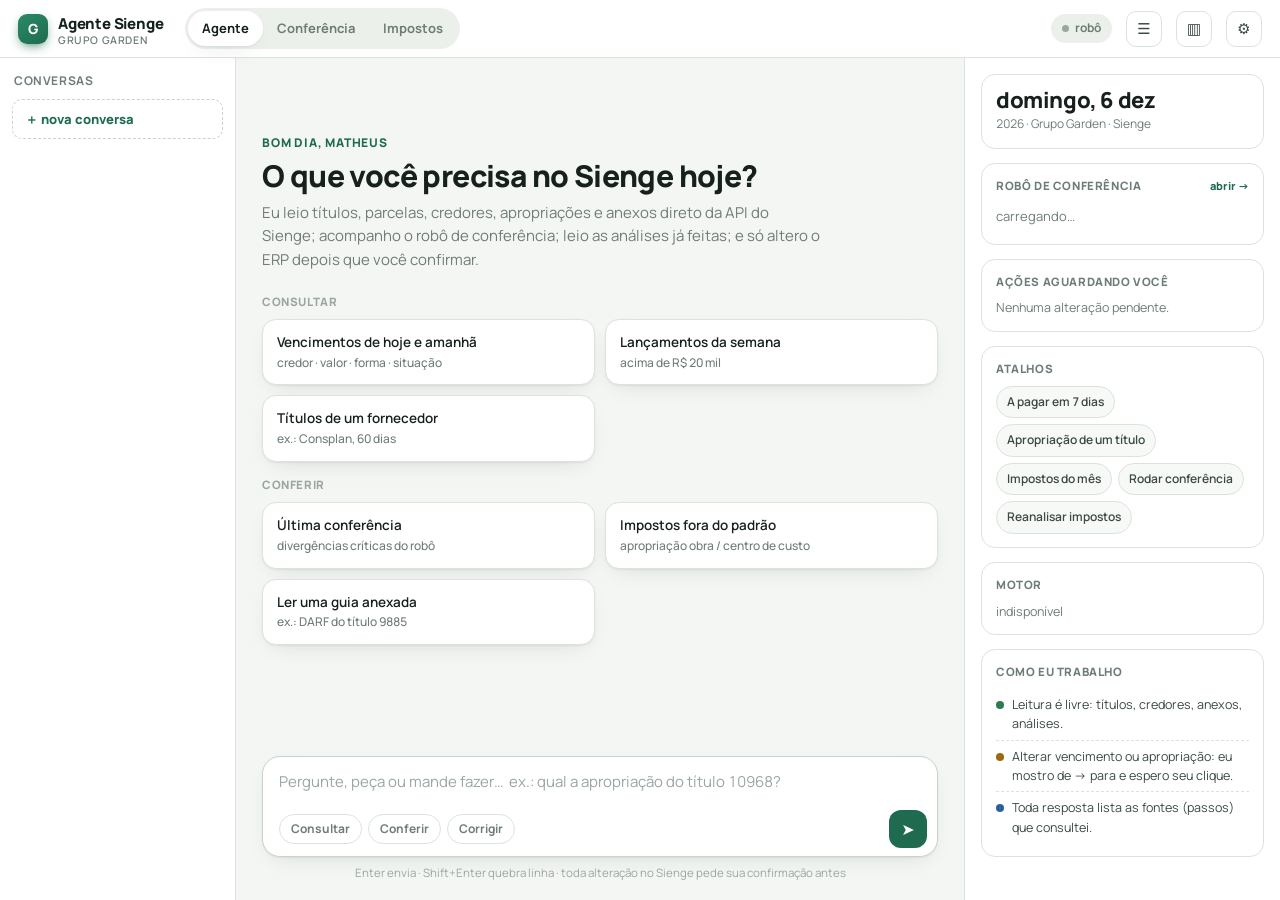
==== dashboard/static/agente.html @ 9510a0f5 "feat(agente): painel vira assistente no Sienge + pente-fino dos impostos - Agente Sienge em / (chat)" ====
<!DOCTYPE html>
<html lang="pt-BR">
<head>
<meta charset="UTF-8">
<meta name="viewport" content="width=device-width, initial-scale=1.0">
<title>Agente Sienge · Garden</title>
<link rel="preconnect" href="https://fonts.googleapis.com">
<link rel="preconnect" href="https://fonts.gstatic.com" crossorigin>
<link href="https://fonts.googleapis.com/css2?family=Manrope:wght@400;500;600;700;800&family=JetBrains+Mono:wght@400;500;600&display=swap" rel="stylesheet">
<style>
/* ============================================================
   Agente Sienge — identidade própria: claro, calmo, verde Garden.
   Três regiões: conversa no centro, contexto à direita, histórico à esquerda.
   ============================================================ */
:root{
  --bg:#F4F6F3; --bg2:#ECF0EB; --surf:#FFFFFF; --surf2:#F7F9F6; --line:#DCE3DD; --line2:#C9D3CC;
  --ink:#16211B; --ink2:#3B4A42; --mute:#6E7D75; --faint:#9AA7A0;
  --acc:#1E6B4F; --acc2:#2A8A66; --acc-soft:#E2F1EA; --acc-ink:#0F3D2C;
  --ok:#2F7A4E; --ok-soft:#DFF1E5; --warn:#9A6A12; --warn-soft:#FBF0D3; --bad:#B0442B; --bad-soft:#FBE5DF; --info:#2C5F9E; --info-soft:#E3ECF8;
  --user:#16211B; --user-ink:#F4F6F3;
  --sh:0 1px 2px rgba(22,33,27,.06),0 8px 24px -12px rgba(22,33,27,.18);
  --r:14px; --font:"Manrope",system-ui,-apple-system,"Segoe UI",sans-serif; --mono:"JetBrains Mono",Consolas,monospace;
}
@media (prefers-color-scheme: dark){ :root:not([data-theme="light"]){
  --bg:#0F1512; --bg2:#131B16; --surf:#171F1A; --surf2:#1C2620; --line:#263129; --line2:#34423A;
  --ink:#E8EDE9; --ink2:#C2CCC6; --mute:#8E9C94; --faint:#66746C;
  --acc:#4FB58C; --acc2:#6CC9A2; --acc-soft:#173127; --acc-ink:#CFEEDD;
  --ok:#6CC495; --ok-soft:#14302A; --warn:#E0B65E; --warn-soft:#3A2E10; --bad:#EB8A70; --bad-soft:#3A2017; --info:#7FB0F0; --info-soft:#172A45;
  --user:#E8EDE9; --user-ink:#0F1512; --sh:0 1px 2px rgba(0,0,0,.3),0 8px 24px -12px rgba(0,0,0,.6); } }
:root[data-theme="dark"]{
  --bg:#0F1512; --bg2:#131B16; --surf:#171F1A; --surf2:#1C2620; --line:#263129; --line2:#34423A;
  --ink:#E8EDE9; --ink2:#C2CCC6; --mute:#8E9C94; --faint:#66746C;
  --acc:#4FB58C; --acc2:#6CC9A2; --acc-soft:#173127; --acc-ink:#CFEEDD;
  --ok:#6CC495; --ok-soft:#14302A; --warn:#E0B65E; --warn-soft:#3A2E10; --bad:#EB8A70; --bad-soft:#3A2017; --info:#7FB0F0; --info-soft:#172A45;
  --user:#E8EDE9; --user-ink:#0F1512; --sh:0 1px 2px rgba(0,0,0,.3),0 8px 24px -12px rgba(0,0,0,.6); }
*{box-sizing:border-box;margin:0;padding:0}
html,body{height:100%}
body{font-family:var(--font);background:var(--bg);color:var(--ink);font-size:14.5px;line-height:1.55;-webkit-font-smoothing:antialiased;font-variant-numeric:tabular-nums;overflow:hidden}
button,input,textarea{font:inherit;color:inherit}
:focus-visible{outline:2px solid var(--acc);outline-offset:2px}
@media (prefers-reduced-motion: reduce){*{transition:none!important;animation:none!important}}
::-webkit-scrollbar{width:10px;height:10px} ::-webkit-scrollbar-thumb{background:var(--line2);border-radius:99px;border:3px solid var(--bg)}

/* ---------- barra superior ---------- */
.bar{height:58px;display:flex;align-items:center;gap:14px;padding:0 18px;background:var(--surf);border-bottom:1px solid var(--line);position:relative;z-index:5}
.brand{display:flex;align-items:center;gap:10px;font-weight:800;letter-spacing:-.2px;font-size:15px}
.brand .gem{width:30px;height:30px;border-radius:9px;background:linear-gradient(145deg,var(--acc2),var(--acc));display:grid;place-items:center;color:#fff;font-size:14px;box-shadow:0 4px 12px -4px var(--acc)}
.brand small{display:block;font-size:10.5px;color:var(--mute);font-weight:600;letter-spacing:.6px;text-transform:uppercase;line-height:1}
.nav{display:flex;background:var(--bg2);border-radius:999px;padding:3px;margin-left:8px}
.nav a{padding:7px 14px;border-radius:999px;text-decoration:none;color:var(--mute);font-weight:700;font-size:13px}
.nav a.on{background:var(--surf);color:var(--ink);box-shadow:var(--sh)}
.nav a:hover:not(.on){color:var(--ink)}
.sp{flex:1}
.pill{display:inline-flex;align-items:center;gap:6px;padding:5px 11px;border-radius:999px;font-size:12px;font-weight:700;background:var(--bg2);color:var(--mute)}
.pill i{width:7px;height:7px;border-radius:50%;background:var(--faint);display:inline-block}
.pill.RODANDO{background:var(--info-soft);color:var(--info)} .pill.RODANDO i{background:var(--info);animation:pulse 1.4s infinite}
.pill.CONCLUIDO{background:var(--ok-soft);color:var(--ok)} .pill.CONCLUIDO i{background:var(--ok)}
.ico{width:36px;height:36px;border-radius:10px;border:1px solid var(--line);background:var(--surf);cursor:pointer;display:grid;place-items:center;color:var(--ink2);text-decoration:none;font-size:15px}
.ico:hover{background:var(--bg2)}
@keyframes pulse{50%{opacity:.45}}
@keyframes up{from{opacity:0;transform:translateY(8px)}to{opacity:1;transform:none}}

/* ---------- grade ---------- */
.app{display:grid;grid-template-columns:236px 1fr 316px;height:calc(100vh - 58px)}
.app.sem-hist{grid-template-columns:0 1fr 316px}
.app.sem-ctx{grid-template-columns:236px 1fr 0}
.app.sem-hist.sem-ctx{grid-template-columns:0 1fr 0}
/* histórico */
.hist{border-right:1px solid var(--line);background:var(--surf);display:flex;flex-direction:column;min-height:0;overflow:hidden;transition:width .2s}
.hist .h{padding:14px 14px 8px;display:flex;align-items:center;justify-content:space-between}
.hist .h b{font-size:12px;letter-spacing:.6px;text-transform:uppercase;color:var(--mute)}
.bt-nova{margin:0 12px 8px;padding:9px 12px;border-radius:10px;border:1px dashed var(--line2);background:transparent;color:var(--acc);font-weight:800;cursor:pointer;text-align:left;font-size:13px}
.bt-nova:hover{background:var(--acc-soft);border-style:solid;border-color:var(--acc)}
.convs{flex:1;overflow:auto;padding:0 8px 10px}
.conv{display:flex;align-items:center;gap:6px;padding:8px 10px;border-radius:9px;cursor:pointer;color:var(--ink2);font-size:13px;font-weight:500}
.conv:hover{background:var(--bg2)}
.conv.on{background:var(--acc-soft);color:var(--acc-ink);font-weight:700}
.conv span{flex:1;overflow:hidden;text-overflow:ellipsis;white-space:nowrap}
.conv button{opacity:0;border:0;background:transparent;color:var(--mute);cursor:pointer;font-size:12px;padding:2px 4px;border-radius:6px}
.conv:hover button{opacity:1} .conv button:hover{background:var(--bad-soft);color:var(--bad)}
.hist .dia{font-size:11px;color:var(--faint);font-weight:700;letter-spacing:.5px;text-transform:uppercase;padding:10px 10px 4px}
.conv .proc{width:8px;height:8px;border-radius:50%;background:var(--info);flex-shrink:0;animation:pulse 1.3s infinite}

/* conversa */
.chat{display:flex;flex-direction:column;min-height:0;background:var(--bg)}
.msgs{flex:1;overflow:auto;padding:28px 0 8px}
.wrap{max-width:780px;margin:0 auto;padding:0 26px}
.msg{margin-bottom:22px;animation:up .25s ease both}
.msg.user{display:flex;justify-content:flex-end}
.msg.user .b{max-width:76%;background:var(--user);color:var(--user-ink);border-radius:18px 18px 6px 18px;padding:11px 15px;font-size:14.5px;white-space:pre-wrap;font-weight:500;box-shadow:var(--sh)}
.msg.assistant .b{background:var(--surf);border:1px solid var(--line);border-radius:18px 18px 18px 6px;padding:14px 18px;box-shadow:var(--sh);font-size:14.5px;line-height:1.6}
.msg.assistant .quem{display:flex;align-items:center;gap:8px;color:var(--mute);font-size:11.5px;font-weight:800;letter-spacing:.5px;text-transform:uppercase;margin:0 0 7px 2px}
.msg.assistant .quem .gem{width:20px;height:20px;border-radius:6px;background:linear-gradient(145deg,var(--acc2),var(--acc));display:grid;place-items:center;color:#fff;font-size:11px}
.md table{border-collapse:separate;border-spacing:0;margin:10px 0;font-size:13px;width:100%;display:block;overflow-x:auto;border:1px solid var(--line);border-radius:10px}
.md thead th{background:var(--surf2);font-weight:800;font-size:11.5px;letter-spacing:.4px;text-transform:uppercase;color:var(--mute)}
.md th,.md td{padding:7px 11px;text-align:left;border-bottom:1px solid var(--line);white-space:nowrap}
.md tr:last-child td{border-bottom:0}
.md td:last-child,.md th:last-child{white-space:normal}
.md code{font-family:var(--mono);font-size:12.5px;background:var(--bg2);padding:1px 6px;border-radius:6px}
.md pre{background:var(--bg2);border:1px solid var(--line);border-radius:10px;padding:10px 12px;overflow:auto;font-size:12.5px;font-family:var(--mono)}
.md ul,.md ol{margin:6px 0 6px 20px} .md li{margin:2px 0}
.md p{margin:6px 0} .md p:first-child{margin-top:0} .md p:last-child{margin-bottom:0}
.md h1,.md h2,.md h3{margin:12px 0 6px;font-size:15px;font-weight:800}
.md blockquote{border-left:3px solid var(--acc);padding-left:10px;color:var(--mute);margin:6px 0}
.md a{color:var(--acc);font-weight:700}
.md b,.md strong{font-weight:800}
/* passos (linha do tempo) */
.passos{display:flex;flex-direction:column;gap:4px;margin:0 0 8px 2px}
.passo{display:flex;align-items:center;gap:8px;font-size:12px;color:var(--mute);font-family:var(--mono)}
.passo i{width:8px;height:8px;border-radius:50%;background:var(--line2);flex-shrink:0}
.passo.rodando i{background:var(--info);animation:pulse 1.2s infinite} .passo.rodando{color:var(--info)}
.passo.ok i{background:var(--ok)} .passo.erro i{background:var(--bad)} .passo.erro{color:var(--bad)}
.passo small{color:var(--faint);font-family:var(--font)}
details.passos-box summary{cursor:pointer;list-style:none;font-size:12px;color:var(--mute);font-weight:700;margin:0 0 6px 2px;display:flex;align-items:center;gap:6px}
details.passos-box summary::-webkit-details-marker{display:none}
details.passos-box summary::before{content:"▸";font-size:10px;transition:transform .15s} details.passos-box[open] summary::before{transform:rotate(90deg)}
/* confirmação */
.confirm{margin:10px 0;border:1px solid var(--warn);background:var(--warn-soft);border-radius:14px;padding:13px 15px;box-shadow:var(--sh)}
.confirm h4{font-size:13px;margin-bottom:6px;color:var(--warn);display:flex;align-items:center;gap:8px}
.confirm .kv{font-family:var(--mono);font-size:12.5px;background:var(--surf);border:1px solid var(--line);border-radius:9px;padding:8px 10px;margin:6px 0 10px;white-space:pre-wrap;color:var(--ink)}
.confirm .acoes{display:flex;gap:8px}
.bt-ok{padding:9px 15px;border-radius:10px;border:0;background:var(--acc);color:#fff;font-weight:800;cursor:pointer}
.bt-ok:hover{background:var(--acc2)}
.bt-no{padding:9px 15px;border-radius:10px;border:1px solid var(--line2);background:var(--surf);color:var(--ink);font-weight:700;cursor:pointer}
.confirm.feito{opacity:.65}
.erro{color:var(--bad);background:var(--bad-soft);border:1px solid var(--bad);border-radius:10px;padding:10px 12px;font-size:13px;margin-top:8px}
.cursor::after{content:"";display:inline-block;width:8px;height:15px;background:var(--acc);border-radius:2px;vertical-align:-2px;margin-left:2px;animation:pulse .9s infinite}
/* vazio */
.vazio{max-width:780px;margin:48px auto 0;padding:0 26px;animation:up .3s ease both}
.vazio .oi{font-size:12px;font-weight:800;letter-spacing:.8px;text-transform:uppercase;color:var(--acc)}
.vazio h2{font-size:30px;letter-spacing:-.6px;line-height:1.15;margin:6px 0 8px;font-weight:800;text-wrap:balance}
.vazio p{color:var(--mute);font-size:15px;max-width:560px;margin-bottom:22px}
.grupo{font-size:11.5px;font-weight:800;letter-spacing:.6px;text-transform:uppercase;color:var(--faint);margin:14px 0 8px}
.sug{display:grid;grid-template-columns:repeat(auto-fit,minmax(230px,1fr));gap:10px}
.sug button{background:var(--surf);border:1px solid var(--line);border-radius:var(--r);padding:13px 14px;color:var(--ink);cursor:pointer;font-size:13.5px;text-align:left;line-height:1.4;box-shadow:var(--sh);font-weight:600;transition:transform .12s,border-color .12s}
.sug button:hover{border-color:var(--acc);transform:translateY(-2px)}
.sug button small{display:block;color:var(--mute);font-size:12px;margin-top:3px;font-weight:500}
/* composer */
.comp{flex-shrink:0;padding:8px 26px 18px;background:linear-gradient(to top,var(--bg) 70%,transparent)}
.comp .caixa{max-width:780px;margin:0 auto;background:var(--surf);border:1px solid var(--line2);border-radius:18px;box-shadow:var(--sh);padding:10px 10px 8px 16px}
.comp .caixa:focus-within{border-color:var(--acc);box-shadow:0 0 0 4px var(--acc-soft),var(--sh)}
.comp textarea{width:100%;resize:none;border:0;background:transparent;color:var(--ink);font-size:15px;line-height:1.5;max-height:200px;padding:4px 0;outline:none}
.comp textarea::placeholder{color:var(--faint)}
.comp .linha{display:flex;align-items:center;gap:6px;margin-top:6px}
.modo{padding:5px 11px;border-radius:999px;border:1px solid var(--line);background:transparent;color:var(--mute);font-size:12px;font-weight:700;cursor:pointer}
.modo:hover{background:var(--bg2);color:var(--ink)}
.bt-env{margin-left:auto;width:38px;height:38px;border-radius:12px;border:0;background:var(--acc);color:#fff;font-size:16px;cursor:pointer;display:grid;place-items:center}
.bt-env:hover:not(:disabled){background:var(--acc2)} .bt-env:disabled{opacity:.35;cursor:not-allowed}
.bt-env.parar{background:var(--bad)} .bt-env.parar:hover{background:var(--bad)}
.comp .dica{max-width:780px;margin:7px auto 0;color:var(--faint);font-size:11.5px;text-align:center}
/* contexto (direita) */
.ctx{border-left:1px solid var(--line);background:var(--surf);overflow:auto;padding:16px 16px 30px;display:flex;flex-direction:column;gap:14px;transition:width .2s}
.card{border:1px solid var(--line);border-radius:var(--r);padding:13px 14px;background:var(--surf)}
.card h3{font-size:11.5px;letter-spacing:.6px;text-transform:uppercase;color:var(--mute);font-weight:800;margin-bottom:8px;display:flex;justify-content:space-between;align-items:center}
.card h3 a{font-size:11px;color:var(--acc);text-decoration:none;text-transform:none;letter-spacing:0}
.kv{display:flex;justify-content:space-between;gap:10px;font-size:13px;padding:4px 0;border-bottom:1px dashed var(--line)}
.kv:last-child{border-bottom:0}
.kv span{color:var(--mute)} .kv b{font-weight:700;text-align:right}
.kv b.n{font-family:var(--mono);font-weight:600}
.hoje b{font-size:22px;font-weight:800;letter-spacing:-.4px;display:block;line-height:1.1}
.hoje small{color:var(--mute);font-size:12px}
.chips{display:flex;flex-wrap:wrap;gap:6px}
.chips button{padding:6px 10px;border-radius:999px;border:1px solid var(--line);background:var(--surf2);color:var(--ink2);font-size:12px;font-weight:600;cursor:pointer;text-align:left}
.chips button:hover{border-color:var(--acc);color:var(--acc-ink);background:var(--acc-soft)}
.pend{font-size:12.5px;color:var(--mute)}
.pend .item{display:flex;gap:8px;align-items:flex-start;padding:6px 0;border-bottom:1px dashed var(--line);color:var(--ink2)}
.pend .item:last-child{border-bottom:0}
.pend .item i{width:8px;height:8px;border-radius:50%;background:var(--warn);margin-top:6px;flex-shrink:0}
@media (max-width:1180px){.app{grid-template-columns:220px 1fr 0}.ctx{display:none}}
@media (max-width:820px){.app{grid-template-columns:1fr}.hist{display:none}.nav{display:none}.msg.user .b{max-width:92%}}
</style>
</head>
<body>
<header class="bar">
  <div class="brand"><span class="gem">G</span><div>Agente Sienge<small>Grupo Garden</small></div></div>
  <nav class="nav"><a class="on" href="/">Agente</a><a href="/conferencia">Conferência</a><a href="/apropriacao">Impostos</a></nav>
  <span class="sp"></span>
  <span class="pill" id="pill-robo"><i></i><span>robô</span></span>
  <button class="ico" id="bt-hist" title="Mostrar / esconder conversas">☰</button>
  <button class="ico" id="bt-ctx" title="Mostrar / esconder contexto">▥</button>
  <a class="ico" href="/conferencia#config" title="Configurações (.env)">⚙</a>
</header>

<div class="app" id="app">
  <aside class="hist">
    <div class="h"><b>Conversas</b></div>
    <button class="bt-nova" id="bt-nova">＋ nova conversa</button>
    <div class="convs" id="convs"></div>
  </aside>

  <main class="chat">
    <div class="msgs" id="msgs">
      <div class="vazio" id="vazio">
        <div class="oi" id="oi">Bom dia</div>
        <h2>O que você precisa no Sienge hoje?</h2>
        <p>Eu leio títulos, parcelas, credores, apropriações e anexos direto da API do Sienge; acompanho o robô de conferência; leio as análises já feitas; e só altero o ERP depois que você confirmar.</p>
        <div class="grupo">Consultar</div>
        <div class="sug">
          <button data-q="Quais títulos vencem hoje e amanhã? Mostre credor, valor, forma de pagamento e situação.">Vencimentos de hoje e amanhã<small>credor · valor · forma · situação</small></button>
          <button data-q="Liste os títulos emitidos nos últimos 7 dias com valor acima de R$ 20.000, com credor e documento.">Lançamentos da semana<small>acima de R$ 20 mil</small></button>
          <button data-q="Procure os títulos da Consplan dos últimos 60 dias e me diga o que cada um é.">Títulos de um fornecedor<small>ex.: Consplan, 60 dias</small></button>
        </div>
        <div class="grupo">Conferir</div>
        <div class="sug">
          <button data-q="Como está a última conferência de remessa? Resuma as divergências críticas e o que fazer em cada uma.">Última conferência<small>divergências críticas do robô</small></button>
          <button data-q="Quais guias de imposto de 2026 ainda estão fora do padrão de apropriação? Liste título, tributo e o que mudar.">Impostos fora do padrão<small>apropriação obra / centro de custo</small></button>
          <button data-q="Leia a guia anexada do título 9885 e me diga código de receita, competência, valor e se bate com o título.">Ler uma guia anexada<small>ex.: DARF do título 9885</small></button>
        </div>
      </div>
    </div>
    <div class="comp">
      <div class="caixa">
        <textarea id="inp" rows="1" placeholder="Pergunte, peça ou mande fazer…  ex.: qual a apropriação do título 10968?"></textarea>
        <div class="linha">
          <button class="modo" data-pre="Consulte no Sienge: ">Consultar</button>
          <button class="modo" data-pre="Confira para mim: ">Conferir</button>
          <button class="modo" data-pre="Quero corrigir no Sienge (me mostre de → para antes): ">Corrigir</button>
          <button class="bt-env" id="bt-env" title="Enviar (Enter)">➤</button>
        </div>
      </div>
      <div class="dica">Enter envia · Shift+Enter quebra linha · toda alteração no Sienge pede sua confirmação antes</div>
    </div>
  </main>

  <aside class="ctx">
    <div class="card hoje"><b id="hoje-d">—</b><small id="hoje-s"></small></div>
    <div class="card"><h3>Robô de conferência <a href="/conferencia">abrir →</a></h3><div id="robo-kv"><div class="kv"><span>carregando…</span></div></div></div>
    <div class="card"><h3>Ações aguardando você</h3><div class="pend" id="pend">Nenhuma alteração pendente.</div></div>
    <div class="card"><h3>Atalhos</h3><div class="chips">
      <button data-q="Qual o total a pagar nos próximos 7 dias, por forma de pagamento (boleto, Pix, TED)?">A pagar em 7 dias</button>
      <button data-q="Mostre as apropriações (obra e centro de custo) do título ">Apropriação de um título</button>
      <button data-q="Quais títulos de imposto do mês corrente existem e qual a apropriação de cada um?">Impostos do mês</button>
      <button data-q="Inicie um ciclo de conferência dos títulos emitidos nos últimos 7 dias.">Rodar conferência</button>
      <button data-q="Reexecute a análise de impostos e me avise quando terminar.">Reanalisar impostos</button>
    </div></div>
    <div class="card"><h3>Motor</h3><div class="pend" id="motor">verificando…</div></div>
    <div class="card"><h3>Como eu trabalho</h3><div class="pend">
      <div class="item"><i style="background:var(--ok)"></i>Leitura é livre: títulos, credores, anexos, análises.</div>
      <div class="item"><i></i>Alterar vencimento ou apropriação: eu mostro de → para e espero seu clique.</div>
      <div class="item"><i style="background:var(--info)"></i>Toda resposta lista as fontes (passos) que consultei.</div>
    </div></div>
  </aside>
</div>

<script>
const $ = s => document.querySelector(s);
let CID = null, ES = null, OCUPADO = false;
function setOcupado(v) { OCUPADO = v; const b = $('#bt-env'); b.disabled = false; b.textContent = v ? '■' : '➤'; b.title = v ? 'Parar resposta' : 'Enviar (Enter)'; b.classList.toggle('parar', v); }
const esc = s => String(s ?? '').replace(/[&<>"]/g, c => ({'&':'&amp;','<':'&lt;','>':'&gt;','"':'&quot;'}[c]));
async function api(path, opts = {}) {
  const r = await fetch('/api/agente' + path, { headers: { 'Content-Type': 'application/json' }, ...opts });
  let j = null; try { j = await r.json(); } catch (_) {}
  if (!r.ok) throw new Error((j && j.detail) || `HTTP ${r.status}`);
  return j;
}
/* ---------- markdown mínimo ---------- */
function md(src) {
  const lines = (src || '').replace(/\r/g, '').split('\n');
  let out = [], i = 0, inCode = false, code = [];
  const inline = s => esc(s).replace(/`([^`]+)`/g, '<code>$1</code>').replace(/\*\*([^*]+)\*\*/g, '<b>$1</b>').replace(/(^|[^*])\*([^*\n]+)\*/g, '$1<i>$2</i>').replace(/\[([^\]]+)\]\((https?:[^)]+|\/[^)]+)\)/g, '<a href="$2" target="_blank">$1</a>');
  while (i < lines.length) {
    const l = lines[i];
    if (l.startsWith('```')) { if (inCode) { out.push('<pre>' + esc(code.join('\n')) + '</pre>'); code = []; inCode = false; } else inCode = true; i++; continue; }
    if (inCode) { code.push(l); i++; continue; }
    if (/^\s*\|.*\|\s*$/.test(l) && i + 1 < lines.length && /^\s*\|?\s*:?-{2,}/.test(lines[i + 1])) {
      const rows = []; let j = i; while (j < lines.length && /^\s*\|.*\|\s*$/.test(lines[j])) { rows.push(lines[j]); j++; }
      const cells = r => r.trim().replace(/^\||\|$/g, '').split('|').map(c => c.trim());
      let h = '<table><thead><tr>' + cells(rows[0]).map(c => '<th>' + inline(c) + '</th>').join('') + '</tr></thead><tbody>';
      for (const r of rows.slice(2)) h += '<tr>' + cells(r).map(c => '<td>' + inline(c) + '</td>').join('') + '</tr>';
      out.push(h + '</tbody></table>'); i = j; continue;
    }
    const hm = l.match(/^(#{1,3})\s+(.*)/); if (hm) { out.push(`<h${hm[1].length + 1}>${inline(hm[2])}</h${hm[1].length + 1}>`); i++; continue; }
    if (/^\s*([-*•])\s+/.test(l)) { let items = []; while (i < lines.length && /^\s*([-*•])\s+/.test(lines[i])) { items.push('<li>' + inline(lines[i].replace(/^\s*[-*•]\s+/, '')) + '</li>'); i++; } out.push('<ul>' + items.join('') + '</ul>'); continue; }
    if (/^\s*\d+[.)]\s+/.test(l)) { let items = []; while (i < lines.length && /^\s*\d+[.)]\s+/.test(lines[i])) { items.push('<li>' + inline(lines[i].replace(/^\s*\d+[.)]\s+/, '')) + '</li>'); i++; } out.push('<ol>' + items.join('') + '</ol>'); continue; }
    if (/^\s*>\s?/.test(l)) { out.push('<blockquote>' + inline(l.replace(/^\s*>\s?/, '')) + '</blockquote>'); i++; continue; }
    if (l.trim() === '') { i++; continue; }
    out.push('<p>' + inline(l) + '</p>'); i++;
  }
  if (inCode) out.push('<pre>' + esc(code.join('\n')) + '</pre>');
  return out.join('');
}
/* ---------- saudação / hoje ---------- */
(function(){ const d = new Date(); const h = d.getHours(); $('#oi').textContent = (h < 12 ? 'Bom dia' : h < 18 ? 'Boa tarde' : 'Boa noite') + ', Matheus';
  const dias = ['domingo','segunda','terça','quarta','quinta','sexta','sábado']; const meses = ['jan','fev','mar','abr','mai','jun','jul','ago','set','out','nov','dez'];
  $('#hoje-d').textContent = `${dias[d.getDay()]}, ${d.getDate()} ${meses[d.getMonth()]}`; $('#hoje-s').textContent = d.getFullYear() + ' · Grupo Garden · Sienge'; })();
/* ---------- conversas ---------- */
const VAZIO_HTML = $('#vazio').outerHTML;
function vazioEl() { const t = document.createElement('div'); t.innerHTML = VAZIO_HTML; return t.firstElementChild; }
async function listar() {
  const L = await api('/conversas'); const hoje = new Date().toISOString().slice(0, 10);
  let html = '', ultimoDia = null;
  for (const c of L) { const dia = (c.atualizada_em || '').slice(0, 10); const rot = dia === hoje ? 'Hoje' : (dia || 'antes'); if (rot !== ultimoDia) { html += `<div class="dia">${rot}</div>`; ultimoDia = rot; }
    html += `<div class="conv ${c.id === CID ? 'on' : ''}" data-id="${c.id}">${c.processando ? '<i class="proc"></i>' : ''}<span>${esc(c.titulo || 'Nova conversa')}</span><button data-del="${c.id}" title="apagar">✕</button></div>`; }
  $('#convs').innerHTML = html || '<div class="dia">nenhuma ainda</div>';
}
async function abrir(cid) {
  CID = cid; localStorage.setItem('agente.cid', cid);
  if (ES) { ES.close(); ES = null; }
  setOcupado(false); PEND.clear(); renderPend();
  const c = await api('/conversas/' + cid);
  const M = $('#msgs'); M.innerHTML = '';
  if (!c.mensagens.length && !c.processando) M.appendChild(vazioEl());
  for (const m of c.mensagens) renderMsg(m.papel, m.texto, m.passos);
  if (c.processando) { setOcupado(true); anexarStream(bolhaViva()); }
  await listar(); scrollFim();
}
function renderMsg(papel, texto, passos) {
  const v = $('#vazio'); if (v) v.remove();
  const d = document.createElement('div'); d.className = 'msg ' + papel;
  if (papel === 'user') d.innerHTML = `<div class="wrap" style="display:flex;justify-content:flex-end"><div class="b">${esc(texto)}</div></div>`;
  else {
    const ps = passos && passos.length ? `<details class="passos-box"><summary>${passos.length} consulta${passos.length > 1 ? 's' : ''} ao Sienge</summary><div class="passos">${passos.map(p => `<div class="passo ${p.erro ? 'erro' : 'ok'}"><i></i>${esc(p.ferramenta)}(${esc(resumoEntrada(p.entrada))})</div>`).join('')}</div></details>` : '';
    d.innerHTML = `<div class="wrap"><div class="quem"><span class="gem">G</span>agente</div>${ps}<div class="b md">${md(texto)}</div></div>`;
  }
  $('#msgs').appendChild(d); return d;
}
function scrollFim() { const M = $('#msgs'); M.scrollTop = M.scrollHeight; }
function resumoEntrada(e) { try { return Object.entries(e || {}).map(([k, v]) => `${k}=${typeof v === 'object' ? '…' : String(v).slice(0, 22)}`).join(', ').slice(0, 80); } catch (_) { return ''; } }
/* ---------- pendências (contexto) ---------- */
const PEND = new Map();
function renderPend() { const p = $('#pend'); if (!PEND.size) { p.textContent = 'Nenhuma alteração pendente.'; return; } p.innerHTML = [...PEND.values()].map(x => `<div class="item"><i></i><div><b>${esc(x.nome)}</b><br>${esc(resumoEntrada(x.entrada))}</div></div>`).join(''); }
/* ---------- enviar + stream ---------- */
function bolhaViva() {
  const v = $('#vazio'); if (v) v.remove();
  const d = document.createElement('div'); d.className = 'msg assistant';
  d.innerHTML = `<div class="wrap"><div class="quem"><span class="gem">G</span>agente</div><div class="passos" id="passos-live"></div><div class="b md cursor" id="live"></div></div>`;
  $('#msgs').appendChild(d); scrollFim();
  return d;
}
function anexarStream(d) {
  let buffer = ''; const live = d.querySelector('#live'), passos = d.querySelector('#passos-live');
  const addPasso = (t, status) => { const s = document.createElement('div'); s.className = 'passo ' + status; s.id = 'p-' + t.id; s.innerHTML = `<i></i>${esc(t.nome)}(${esc(resumoEntrada(t.entrada))})` + (t.ms ? ` <small>· ${t.ms < 1000 ? t.ms + ' ms' : (t.ms / 1000).toFixed(1) + ' s'}</small>` : ''); s.title = JSON.stringify(t.entrada, null, 1); passos.appendChild(s); };
  const addConfirm = c => { PEND.set(c.token, c); renderPend();
    const box = document.createElement('div'); box.className = 'confirm'; box.id = 'c-' + c.token;
    box.innerHTML = `<h4>⚠ Confirmar alteração no Sienge · ${esc(c.nome)}</h4><div class="kv">${esc(JSON.stringify(c.entrada, null, 1))}</div><div class="acoes"><button class="bt-ok" data-ok="${c.token}">Confirmar e aplicar</button><button class="bt-no" data-no="${c.token}">Cancelar</button></div>`;
    live.parentNode.insertBefore(box, live); };
  if (ES) ES.close();
  ES = new EventSource(`/api/agente/conversas/${CID}/stream`);
  ES.addEventListener('snapshot', e => { const st = JSON.parse(e.data);
    buffer = st.texto || ''; if (buffer) live.innerHTML = md(buffer);
    passos.innerHTML = ''; for (const p of st.passos || []) addPasso(p, p.status === 'rodando' ? 'rodando' : (p.status === 'erro' ? 'erro' : 'ok'));
    for (const c of st.confirms || []) addConfirm(c);
    for (const er of st.erros || []) { const box = document.createElement('div'); box.className = 'erro'; box.textContent = er; live.parentNode.insertBefore(box, live); }
    scrollFim(); });
  ES.addEventListener('text', e => { buffer += JSON.parse(e.data); live.innerHTML = md(buffer); scrollFim(); });
  ES.addEventListener('tool', e => { addPasso(JSON.parse(e.data), 'rodando'); scrollFim(); });
  ES.addEventListener('tool_result', e => { const t = JSON.parse(e.data); const s = d.querySelector('#p-' + CSS.escape(String(t.id))); if (s) { s.className = 'passo ' + (t.erro ? 'erro' : 'ok'); const extra = t.resumo === 'cancelado pelo usuário' ? 'cancelado' : (t.ms ? (t.ms < 1000 ? t.ms + ' ms' : (t.ms / 1000).toFixed(1) + ' s') : ''); if (extra) s.innerHTML += ` <small>· ${extra}</small>`; } });
  ES.addEventListener('confirm', e => { addConfirm(JSON.parse(e.data)); scrollFim(); });
  ES.addEventListener('error', e => { if (e.data) { const box = document.createElement('div'); box.className = 'erro'; box.textContent = JSON.parse(e.data); live.parentNode.insertBefore(box, live.nextSibling); scrollFim(); } });
  ES.addEventListener('done', async e => { live.classList.remove('cursor'); let t = {}; try { t = JSON.parse(e.data); } catch (_) {}
    if (t.texto) live.innerHTML = md(t.texto); else if (!buffer) live.remove();
    ES.close(); ES = null; setOcupado(false); await listar(); scrollFim(); $('#inp').focus(); });
}
async function enviar(texto) {
  if (OCUPADO || !texto.trim()) return;
  if (!CID) { const c = await api('/conversas', { method: 'POST' }); CID = c.id; localStorage.setItem('agente.cid', CID); }
  setOcupado(true);
  renderMsg('user', texto);
  const d = bolhaViva();
  const live = d.querySelector('#live');
  try { await api(`/conversas/${CID}/mensagem`, { method: 'POST', body: JSON.stringify({ texto }) }); }
  catch (e) {
    if (/não encontrada/.test(e.message)) { const c = await api('/conversas', { method: 'POST' }); CID = c.id; localStorage.setItem('agente.cid', CID);
      try { await api(`/conversas/${CID}/mensagem`, { method: 'POST', body: JSON.stringify({ texto }) }); } catch (e2) { live.classList.remove('cursor'); live.innerHTML = `<div class="erro">${esc(e2.message)}</div>`; setOcupado(false); return; } }
    else { live.classList.remove('cursor'); live.innerHTML = `<div class="erro">${esc(e.message)}</div>`; setOcupado(false); return; } }
  anexarStream(d);
  await listar();
}
document.addEventListener('click', async ev => {
  const ok = ev.target.closest('[data-ok]'), no = ev.target.closest('[data-no]');
  if (ok || no) { const token = ok ? ok.dataset.ok : no.dataset.no; const box = $('#c-' + token); box.classList.add('feito'); box.querySelectorAll('button').forEach(b => b.disabled = true); PEND.delete(token); renderPend();
    try { await api(`/conversas/${CID}/confirmar`, { method: 'POST', body: JSON.stringify({ token, aprovado: !!ok }) }); box.querySelector('h4').textContent = ok ? '✓ Confirmado — aplicando…' : '✕ Cancelado'; } catch (e) { box.querySelector('h4').textContent = 'Erro: ' + e.message; } return; }
  const del = ev.target.closest('[data-del]'); if (del) { if (confirm('Apagar esta conversa?')) { await api('/conversas/' + del.dataset.del, { method: 'DELETE' }); if (CID === del.dataset.del) { CID = null; localStorage.removeItem('agente.cid'); $('#msgs').innerHTML = ''; $('#msgs').appendChild(vazioEl()); } await listar(); } return; }
  const c = ev.target.closest('.conv'); if (c) { await abrir(c.dataset.id); return; }
  const s = ev.target.closest('[data-q]'); if (s) { const q = s.dataset.q; if (q.endsWith(' ')) { $('#inp').value = q; $('#inp').focus(); auto(); } else enviar(q); return; }
  const m = ev.target.closest('.modo'); if (m) { const t = $('#inp'); if (!t.value.startsWith(m.dataset.pre)) t.value = m.dataset.pre + t.value.replace(/^(Consulte no Sienge: |Confira para mim: |Quero corrigir no Sienge \(me mostre de → para antes\): )/, ''); t.focus(); auto(); return; }
});
$('#bt-nova').onclick = async () => { const c = await api('/conversas', { method: 'POST' }); await abrir(c.id); $('#inp').focus(); };
$('#bt-env').onclick = async () => {
  if (OCUPADO) { try { await api(`/conversas/${CID}/parar`, { method: 'POST' }); } catch (_) {} return; }
  const t = $('#inp').value; $('#inp').value = ''; auto(); enviar(t);
};
$('#inp').addEventListener('keydown', e => { if (e.key === 'Enter' && !e.shiftKey) { e.preventDefault(); $('#bt-env').click(); } });
function auto() { const t = $('#inp'); t.style.height = 'auto'; t.style.height = Math.min(t.scrollHeight, 200) + 'px'; }
$('#inp').addEventListener('input', auto);
$('#bt-hist').onclick = () => { $('#app').classList.toggle('sem-hist'); localStorage.setItem('agente.hist', $('#app').classList.contains('sem-hist') ? '0' : '1'); };
$('#bt-ctx').onclick = () => { $('#app').classList.toggle('sem-ctx'); localStorage.setItem('agente.ctx', $('#app').classList.contains('sem-ctx') ? '0' : '1'); };
if (localStorage.getItem('agente.hist') === '0') $('#app').classList.add('sem-hist');
if (localStorage.getItem('agente.ctx') === '0') $('#app').classList.add('sem-ctx');
/* ---------- robô ---------- */
const brl = v => (v ?? 0).toLocaleString('pt-BR', { style: 'currency', currency: 'BRL' });
async function robo() {
  try { const L = await (await fetch('/api/execucoes?limit=1')).json(); const e = L[0]; const p = $('#pill-robo');
    if (!e) { p.querySelector('span').textContent = 'sem ciclo'; $('#robo-kv').innerHTML = '<div class="kv"><span>nenhum ciclo ainda</span></div>'; return; }
    p.className = 'pill ' + e.status; p.querySelector('span').textContent = e.status === 'RODANDO' ? 'robô rodando' : 'robô ' + (e.status || '').toLowerCase();
    let divs = []; try { divs = await (await fetch(`/api/execucoes/${e.id}/divergencias`)).json(); } catch (_) {}
    const crit = divs.filter(d => (d.criticidade || '').toUpperCase() === 'CRITICA').length;
    $('#robo-kv').innerHTML = `<div class="kv"><span>ciclo</span><b>#${e.id} · ${(e.status || '').toLowerCase()}</b></div><div class="kv"><span>período</span><b>${(e.periodo_inicio || '').slice(8,10)}/${(e.periodo_inicio || '').slice(5,7)} → ${(e.periodo_fim || '').slice(8,10)}/${(e.periodo_fim || '').slice(5,7)}</b></div><div class="kv"><span>títulos</span><b class="n">${e.total_titulos ?? '—'}</b></div><div class="kv"><span>divergências</span><b class="n">${divs.length}${crit ? ` · <span style="color:var(--bad)">${crit} críticas</span>` : ''}</b></div>`;
  } catch (_) {}
}
async function motor() { try { const m = await api('/status'); $('#motor').innerHTML = `<div class="item"><i style="background:${m.pronto ? 'var(--ok)' : 'var(--bad)'}"></i><div><b>${m.provedor === 'claude-code' ? 'Claude Code' : 'Anthropic API'}</b><br>${esc(m.descricao)}<br><span style="color:var(--faint)">modelo: ${esc(m.modelo)}</span></div></div>`; } catch (_) { $('#motor').textContent = 'indisponível'; } }
(async () => { motor(); await listar(); const ult = localStorage.getItem('agente.cid'); if (ult) { try { await abrir(ult); } catch (_) { CID = null; localStorage.removeItem('agente.cid'); } } robo(); setInterval(robo, 15000); setInterval(() => { if (!OCUPADO) listar().catch(() => {}); }, 12000); $('#inp').focus(); })();
</script>
</body>
</html>
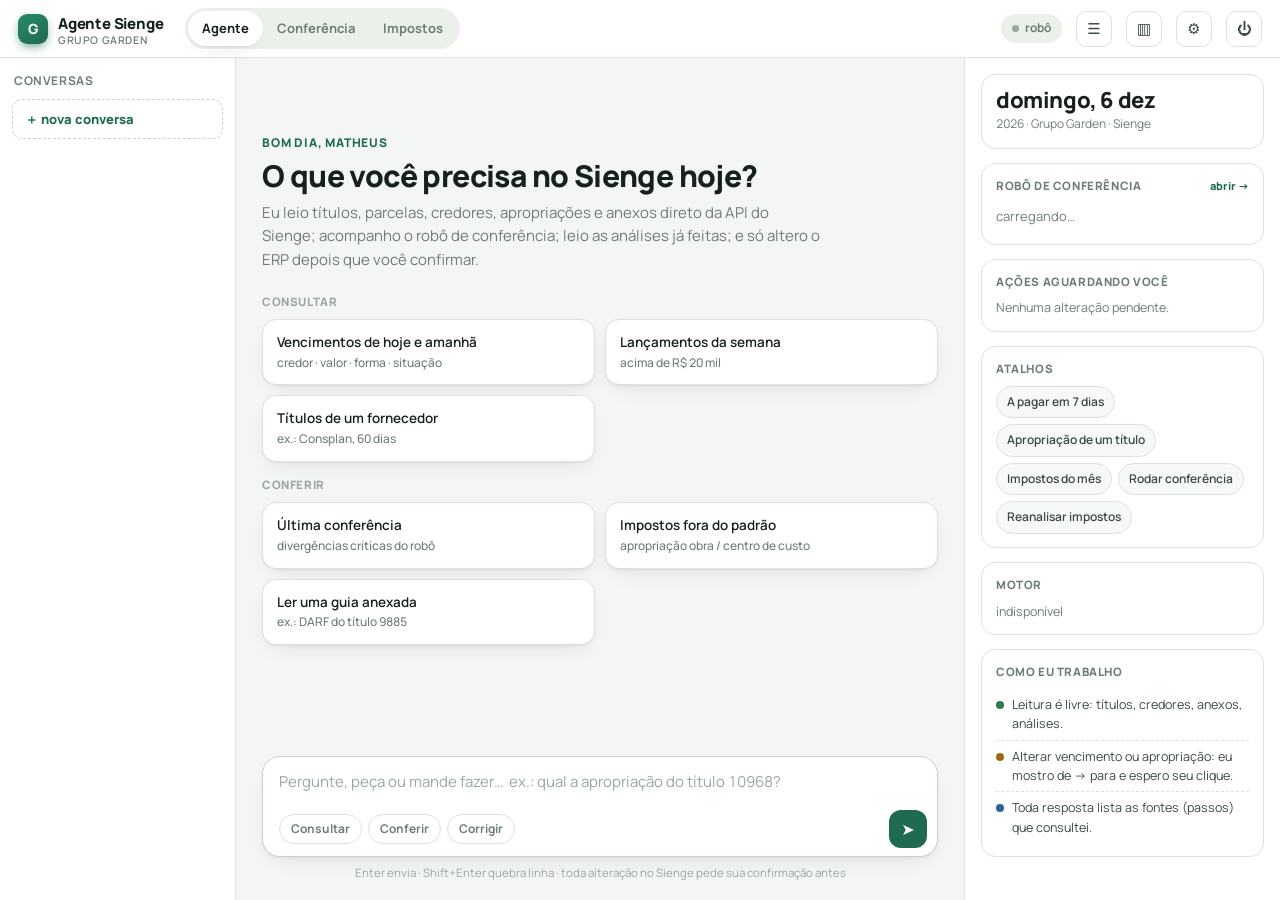
==== commit 955d2207: "feat(login+nuvem): sessao com telas por usuario e deploy Render com worker local Login: - /login com" ====
--- a/dashboard/static/agente.html
+++ b/dashboard/static/agente.html
@@ -173,12 +173,13 @@
 <body>
 <header class="bar">
   <div class="brand"><span class="gem">G</span><div>Agente Sienge<small>Grupo Garden</small></div></div>
-  <nav class="nav"><a class="on" href="/">Agente</a><a href="/conferencia">Conferência</a><a href="/apropriacao">Impostos</a></nav>
+  <nav class="nav" id="nav"><a class="on" href="/" data-tela="agente">Agente</a><a href="/conferencia" data-tela="conferencia">Conferência</a><a href="/apropriacao" data-tela="apropriacao">Impostos</a><a href="/usuarios" data-tela="usuarios" style="display:none">Usuários</a></nav>
   <span class="sp"></span>
   <span class="pill" id="pill-robo"><i></i><span>robô</span></span>
   <button class="ico" id="bt-hist" title="Mostrar / esconder conversas">☰</button>
   <button class="ico" id="bt-ctx" title="Mostrar / esconder contexto">▥</button>
-  <a class="ico" href="/conferencia#config" title="Configurações (.env)">⚙</a>
+  <a class="ico" href="/conferencia#config" id="ico-config" title="Configurações (.env)">⚙</a>
+  <button class="ico" id="bt-sair" title="Sair">⏻</button>
 </header>
 
 <div class="app" id="app">
@@ -399,7 +400,15 @@
   } catch (_) {}
 }
 async function motor() { try { const m = await api('/status'); $('#motor').innerHTML = `<div class="item"><i style="background:${m.pronto ? 'var(--ok)' : 'var(--bad)'}"></i><div><b>${m.provedor === 'claude-code' ? 'Claude Code' : 'Anthropic API'}</b><br>${esc(m.descricao)}<br><span style="color:var(--faint)">modelo: ${esc(m.modelo)}</span></div></div>`; } catch (_) { $('#motor').textContent = 'indisponível'; } }
-(async () => { motor(); await listar(); const ult = localStorage.getItem('agente.cid'); if (ult) { try { await abrir(ult); } catch (_) { CID = null; localStorage.removeItem('agente.cid'); } } robo(); setInterval(robo, 15000); setInterval(() => { if (!OCUPADO) listar().catch(() => {}); }, 12000); $('#inp').focus(); })();
+$('#bt-sair').onclick = async () => { await fetch('/api/logout', { method: 'POST' }); location.href = '/login'; };
+async function aplicarTelas() {
+  try { const me = await (await fetch('/api/me')).json();
+    if (!me.telas) return;
+    document.querySelectorAll('#nav a[data-tela]').forEach(a => { a.style.display = me.telas.includes(a.dataset.tela) ? '' : 'none'; });
+    if (!me.telas.includes('config')) $('#ico-config').style.display = 'none';
+  } catch (_) {}
+}
+(async () => { aplicarTelas(); motor(); await listar(); const ult = localStorage.getItem('agente.cid'); if (ult) { try { await abrir(ult); } catch (_) { CID = null; localStorage.removeItem('agente.cid'); } } robo(); setInterval(robo, 15000); setInterval(() => { if (!OCUPADO) listar().catch(() => {}); }, 12000); $('#inp').focus(); })();
 </script>
 </body>
 </html>
